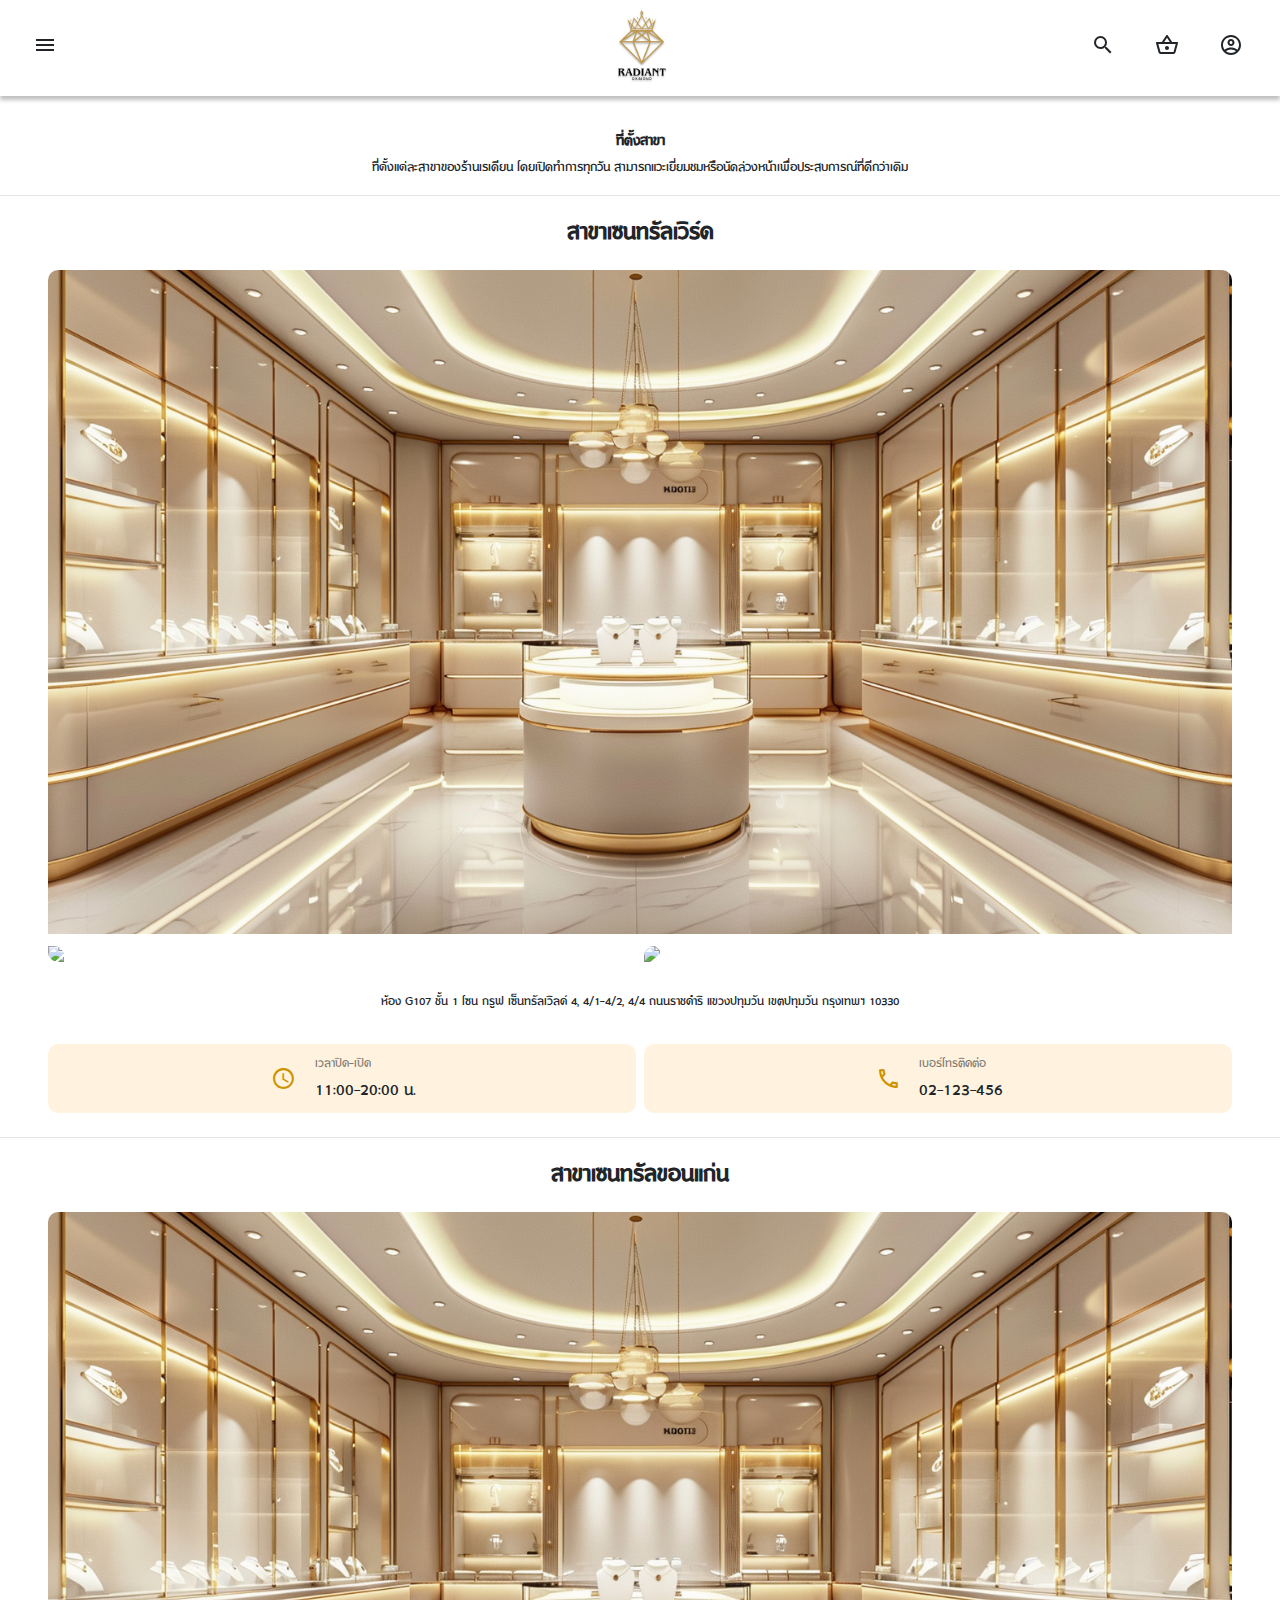
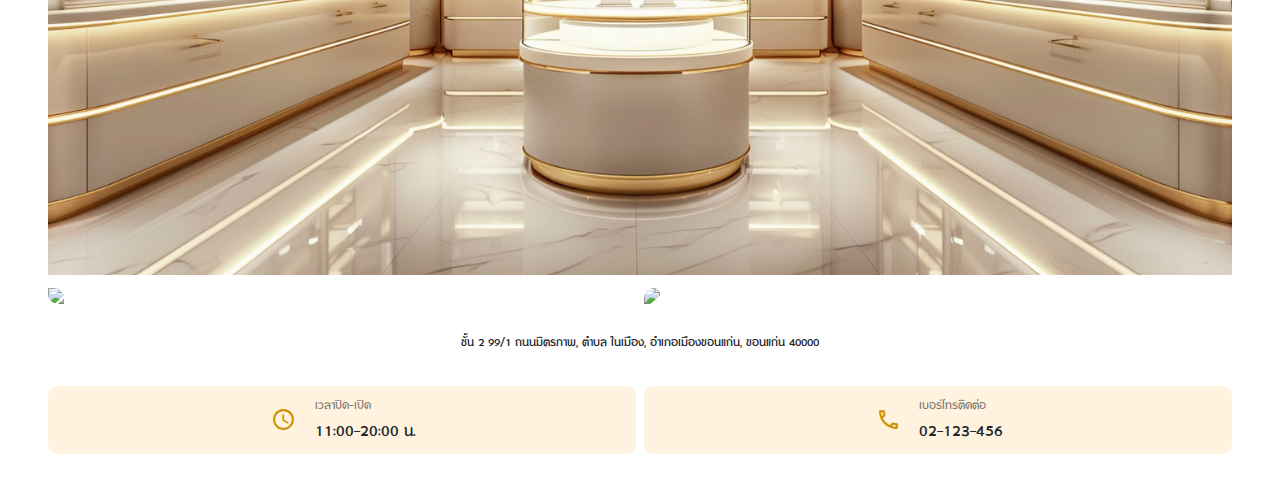
==== address.html @ 7b608b8f "add address.html" ====
<!DOCTYPE html>
<html lang="en">
  <head>
    <meta charset="UTF-8" />
    <meta name="viewport" content="width=device-width, initial-scale=1.0" />
    <title>Radiant Diamond</title>
    <!-- Bootstrap CSS CDN -->
    <link
      href="https://stackpath.bootstrapcdn.com/bootstrap/4.5.2/css/bootstrap.min.css"
      rel="stylesheet"
    />
    <!-- google icon font: fill style -->
    <link
      href="https://fonts.googleapis.com/icon?family=Material+Icons"
      rel="stylesheet"
    />
    <!-- google icon font: outlined style -->
    <link
      href="https://fonts.googleapis.com/icon?family=Material+Icons+Outlined"
      rel="stylesheet"
    />
    <link rel="stylesheet" href="./styles/address.css" />
    <link rel="stylesheet" href="./styles/navbar.css" />
    <link rel="stylesheet" href="./styles/sidebar.css" />
  </head>
  <body>
    <!-- Navbar Template -->
    <div id="navbar-template">
      <!-- Sidebar Menu -->
      <div id="overlay"></div>
      <div class="sidebar" id="modal">
        <div class="sidebar-content">
          <div class="header">
            <div class="app-title">
              <img
                src="./assets/images/radiant-daimond-logo.jpg"
                alt="Logo Radiant รูปมงกุฎบนเพชรสีทอง"
                class="app-logo"
              />
              <div class="app-name">Radiant Diamond</div>
            </div>
            <div id="closeIcon">
              <span class="material-icons-outlined"> close </span>
            </div>
          </div>
          <!-- First Level -->
          <div class="menu">
            <ul class="first-level">
              <li id="jewelry">
                <a href="#">
                  จิวเวลรี่
                  <hr class="menu-divider" />
                </a>
              </li>
              <li id="wedding">
                <a href="#"
                  >แต่งงาน
                  <hr class="menu-divider"
                /></a>
              </li>
              <li id="diamond">
                <a href="#"
                  >เพชร
                  <hr class="menu-divider"
                /></a>
              </li>
              <li id="gift">
                <a href="#"
                  >ของขวัญ
                  <hr class="menu-divider"
                /></a>
              </li>
              <li id="article">
                <a href="#"
                  >บทความ
                  <hr class="menu-divider"
                /></a>
              </li>
              <li id="benefits">
                <a href="#"
                  >สิทธิประโยชน์สมาชิก
                  <hr class="menu-divider"
                /></a>
              </li>
            </ul>
          </div>
          <!-- <div id="menuHeader"></div> -->
          <div class="sub-menu-section">
            <!-- <div id="secondDivider" class="verticle-divider"></div> -->
            <!-- Second Level -->
            <div id="secondLevel" class="menu-level-section">
              <div class="menu" id="jewelryMenu">
                <ul>
                  <li id="ring">
                    <a href="#"
                      >แหวน
                      <hr class="menu-divider"
                    /></a>
                  </li>
                  <li id="earring">
                    <a href="#"
                      >ต่างหู
                      <hr class="menu-divider"
                    /></a>
                  </li>
                  <li id="necklace">
                    <a href="#"
                      >สร้อยคอ
                      <hr class="menu-divider"
                    /></a>
                  </li>
                  <li id="bracelet">
                    <a href="#"
                      >สร้อยข้อมือ
                      <hr class="menu-divider"
                    /></a>
                  </li>
                </ul>
              </div>

              <div class="menu" id="weddingMenu">
                <ul>
                  <li id="weddingRing">
                    <a href="#"
                      >แหวนแต่งงาน/แหวนหมั้น
                      <hr class="menu-divider"
                    /></a>
                  </li>
                  <li id="singleDiamondRing">
                    <a href="#"
                      >แหวนเพชรเม็ดเดียว
                      <hr class="menu-divider"
                    /></a>
                  </li>
                  <li id="rowDiamondRing">
                    <a href="#"
                      >แหวนเพชรแถว
                      <hr class="menu-divider"
                    /></a>
                  </li>
                  <li id="goldRing">
                    <a href="#"
                      >แหวนทอง
                      <hr class="menu-divider"
                    /></a>
                  </li>
                </ul>
              </div>

              <div class="menu" id="giftMenu">
                <ul>
                  <li id="momDay">
                    <a href="#"
                      >วันแม่
                      <hr class="menu-divider"
                    /></a>
                  </li>
                  <li id="valentine">
                    <a href="#"
                      >วาเลนไทน์
                      <hr class="menu-divider"
                    /></a>
                  </li>
                  <li id="woman">
                    <a href="#"
                      >ผู้หญิง
                      <hr class="menu-divider"
                    /></a>
                  </li>
                  <li id="man">
                    <a href="#"
                      >ผู้ชาย
                      <hr class="menu-divider"
                    /></a>
                  </li>
                  <li id="anniversary">
                    <a href="#"
                      >วันครบรอบ
                      <hr class="menu-divider"
                    /></a>
                  </li>
                  <li id="budget">
                    <a href="#"
                      >ของขวัญตามงบประมาณ
                      <hr class="menu-divider"
                    /></a>
                  </li>
                </ul>
              </div>
            </div>
            <div id="thirdDivider" class="verticle-divider"></div>
            <!-- Third Level -->
            <div class="menu-level-section">
              <div class="menu" id="ringMenu">
                <ul>
                  <li id="minimal">
                    <a href="#"
                      >Minimal
                      <hr class="menu-divider"
                    /></a>
                  </li>
                  <li id="modern">
                    <a href="#"
                      >Modern
                      <hr class="menu-divider"
                    /></a>
                  </li>
                  <li id="prettyRing">
                    <a href="#"
                      >Pretty ring
                      <hr class="menu-divider"
                    /></a>
                  </li>
                </ul>
              </div>

              <div class="menu" id="earringMenu">
                <ul>
                  <li id="stud">
                    <a href="#"
                      >Stud ต่างหูติดหู
                      <hr class="menu-divider"
                    /></a>
                  </li>
                  <li id="long">
                    <a href="#"
                      >Long ต่างหูยาว
                      <hr class="menu-divider"
                    /></a>
                  </li>
                  <li id="hoop">
                    <a href="#"
                      >Hoop ต่างหูห่วง
                      <hr class="menu-divider"
                    /></a>
                  </li>
                </ul>
              </div>

              <div class="menu" id="weddingRingMenu">
                <ul>
                  <li id="couple">
                    <a href="#"
                      >เซ็ตคู่
                      <hr class="menu-divider"
                    /></a>
                  </li>
                  <li id="weddingWoman">
                    <a href="#"
                      >ผู้หญิง
                      <hr class="menu-divider"
                    /></a>
                  </li>
                  <li id="weddingMan">
                    <a href="#"
                      >ผู้ชาย
                      <hr class="menu-divider"
                    /></a>
                  </li>
                </ul>
              </div>
            </div>
          </div>
        </div>
      </div>
      <!-- Navigation Bar -->
      <nav class="navbar sticky-top navbar-expand-lg navbar-light bg-light">
        <!-- Website -->
        <div
          id="navbar-website"
          class="row w-100 d-flex justify-content-between align-content-stretch"
        >
          <div class="navbar-menu d-flex align-items-center">
            <i id="menu" class="material-icons navbar-icon">menu</i>
          </div>
          <div class="navbar-img-logo-container">
            <img
              class="navbar-img-logo"
              src="./assets/images/radiant-daimond-logo.jpg"
            />
          </div>
          <div class="narbar-action d-flex justify-content-end">
            <div
              class="narbar-action-container d-flex justify-content-between align-items-center"
            >
              <i class="material-icons navbar-icon">search</i>
              <i class="material-icons-outlined navbar-icon">shopping_basket</i>
              <i class="material-icons-outlined navbar-icon">
                account_circle
              </i>
            </div>
          </div>
        </div>
        <!-- phone -->
        <div
          id="navbar-mobile"
          class="w-100 row d-flex justify-content-between align-items-center pl-4"
        >
          <i id="memu-mobile" class="material-icons navbar-icon">menu</i>
          <i class="material-icons navbar-icon">search</i>
          <div>
            <img
              class="navbar-img-logo-mobile"
              src="./assets/images/radiant-daimond-logo.jpg"
            />
          </div>
          <i class="material-icons-outlined navbar-icon">shopping_basket</i>
          <i class="material-icons-outlined navbar-icon"> account_circle </i>
        </div>
      </nav>
      <!-- Navigation Selector Bar -->
      <div
        id="navbar-select-website"
        class="navbar-select w-100 justify-content-center align-items-center y-5"
      >
        <a id="navbar-jewelry" class="navbar-select-item" href="./address.html"
          >จิวเวลรี่</a
        >
        <div id="navbar-wedding" class="navbar-select-item">แต่งงาน</div>
        <div id="navbar-diamond" class="navbar-select-item">เพชร</div>
        <div id="navbar-gift" class="navbar-select-item">ของขวัญ</div>
        <div id="navbar-article" class="navbar-select-item">บทความ</div>
        <div id="navbar-benefits" class="navbar-select-item">
          สิทธิประโยชน์สมาชิก
        </div>
      </div>
    </div>
    <!-- content -->
    <div class="w-100">
      <!-- address-header -->
      <div
        id="address-header"
        class="w-100 d-flex flex-column justify-content-center align-items-center"
      >
        <div class="title">ที่ตั้งสาขา</div>
        <div class="desc text-center">
          ที่ตั้งแต่ละสาขาของร้านเรเดียน โดยเปิดทำการทุกวัน
          สามารถแวะเยี่ยมชมหรือนัดล่วงหน้าเพื่อประสบการณ์ที่ดีกว่าเดิม
        </div>
        <div class="divider-contianer w-100">
          <hr class="w-100" />
        </div>
      </div>
      <!-- address-list -->
      <div class="address-card d-flex flex-column mb-4"> 
        <div class="name pb-3 text-center">สาขาเซนทรัลเวิร์ด</div>
        <div
          class="px-5 w-100 d-flex flex-column justify-content-center align-items-center"
        >
          <img src="./assets/images/address-1.jpg" class="first-image" />
          <div
            class="w-100 row gx-5 d-flex justify-content-between align-items-center"
          >
            <div class="col pl-0 pr-1 pt-2">
              <img src="./assets/images/address-1-1.jpg" class="sub-image-1" />
            </div>
            <div class="col pl-1 pr-0 pt-2">
              <img src="./assets/images/address-1-2.jpg" class="sub-image-2" />
            </div>
          </div>
          <div class="address text-center py-4">
            ห้อง G107 ชั้น 1 โซน กรูฟ เซ็นทรัลเวิลด์ 4, 4/1-4/2, 4/4 ถนนราชดำริ
            แขวงปทุมวัน เขตปทุมวัน กรุงเทพฯ 10330
          </div>
          <div
            class="w-100 row gx-5 d-flex justify-content-between align-items-center"
          >
            <div class="col pl-0 pr-1 pt-2">
              <div
                class="info-card w-100 p-2 d-flex justify-content-center align-items-center"
              >
                <i
                  class="info-card-icon material-icons-outlined navbar-icon mr-3 d-flex justify-content-center align-items-center"
                  >schedule</i
                >
                <div>
                  <div class="time">เวลาปิด-เปิด</div>
                  <div class="time-value">11:00-20:00 น.</div>
                </div>
              </div>
            </div>
            <div
              class="col pl-1 pr-0 pt-2 d-flex flex-column justify-content-center align-items-center"
            >
              <div
                class="info-card w-100 p-2 d-flex justify-content-center align-items-center"
              >
                <i
                  class="info-card-icon material-icons-outlined navbar-icon mr-3 d-flex justify-content-center align-items-center"
                  >phone</i
                >
                <div>
                  <div class="time">เบอร์โทรติดต่อ</div>
                  <div class="time-value">02-123-456</div>
                </div>
              </div>
            </div>
          </div>
        </div>
      </div>
      <hr />
      <div class="address-card d-flex flex-column mb-4">
        <div class="name pb-3 text-center">สาขาเซนทรัลขอนแก่น</div>
        <div
          class="px-5 w-100 d-flex flex-column justify-content-center align-items-center"
        >
          <img src="./assets/images/address-1.jpg" class="first-image" />
          <div
            class="w-100 row gx-5 d-flex justify-content-between align-items-center"
          >
            <div class="col pl-0 pr-1 pt-2">
              <img src="./assets/images/address-1-1.jpg" class="sub-image-1" />
            </div>
            <div class="col pl-1 pr-0 pt-2">
              <img src="./assets/images/address-1-2.jpg" class="sub-image-2" />
            </div>
          </div>
          <div class="address text-center py-4">
            ชั้น 2 99/1 ถนนมิตรภาพ, ตำบล ในเมือง, อำเภอเมืองขอนแก่น, ขอนแก่น
            40000
          </div>
          <div
            class="w-100 row gx-5 d-flex justify-content-between align-items-center"
          >
            <div class="col pl-0 pr-1 pt-2">
              <div
                class="info-card w-100 p-2 d-flex justify-content-center align-items-center"
              >
                <i
                  class="info-card-icon material-icons-outlined navbar-icon mr-3 d-flex justify-content-center align-items-center"
                  >schedule</i
                >
                <div>
                  <div class="time">เวลาปิด-เปิด</div>
                  <div class="time-value">11:00-20:00 น.</div>
                </div>
              </div>
            </div>
            <div
              class="col pl-1 pr-0 pt-2 d-flex flex-column justify-content-center align-items-center"
            >
              <div
                class="info-card w-100 p-2 d-flex justify-content-center align-items-center"
              >
                <i
                  class="info-card-icon material-icons-outlined navbar-icon mr-3 d-flex justify-content-center align-items-center"
                  >phone</i
                >
                <div>
                  <div class="time">เบอร์โทรติดต่อ</div>
                  <div class="time-value">02-123-456</div>
                </div>
              </div>
            </div>
          </div>
        </div>
      </div>
    </div>
    <script src="./scripts/sidebar.js"></script>
  </body>
</html>
---- styles/address.css ----
#address-header {
    padding-top: 32px;
}
.address-card .first-image {
    width: 100%;
    border-top-left-radius: 10px;
    border-top-right-radius: 10px;
}
.address-card .sub-image-1 {
    width: 100%;
    border-top-right-radius: 10px;
    border-bottom-left-radius: 10px;
}
.address-card .sub-image-2 {
    width: 100%;
    border-top-left-radius: 10px;
    border-bottom-right-radius: 10px;
}
.address-card .info-card {
    border-radius: 10px;
    background-color: #fff3e0;
}
.address-card .info-card-icon {
    color: #CE9300;
}
@media only screen and (min-width: 375px) {
    #address-header .divider-contianer {
        padding: 0;
    }
    #address-header .title {
        font-size: 15px;
        font-weight: 700;
    }
    #address-header .desc {
        font-size: 13px;
        font-weight: 500;
        padding: 0 30px 0 30px;
    }
    .address-card .name {
        font-size: 15px;
        font-weight: 700;
    }
    .address-card .address {
        font-size: 13px;
        font-weight: 400;
    }
    .address-card .time {
        font-size: 13px;
        font-weight: 400;
        color: #00000080;
    }
    .address-card .time-value {
        font-size: 13px;
        font-weight: 400;
    }
    .address-card .info-card-icon {
        font-size: 20px;
    }
}
@media only screen and (min-width: 700px) {
    #address-header .title {
        font-size: 18px;
        font-weight: 700;
    }
    #address-header .desc {
        font-size: 16px;
        font-weight: 500;
    }
    .address-card .name {
        font-size: 28px;
        font-weight: 700;
    }
    .address-card .address {
        font-size: 15px;
        font-weight: 400;
    }
    .address-card .time {
        font-size: 15px;
        font-weight: 400;
        color: #00000080;
    }
    .address-card .time-value {
        font-size: 20px;
        font-weight: 400;
    }
    .address-card .info-card-icon {
        font-size: 25px;
    }
}
@media only screen and (min-width: 1400px) {
    #address-header .divider-contianer {
        padding: 0 60px 0 60px;
    }
    #address-header .title {
        font-size: 32px;
        font-weight: 800;
    }
    #address-header .desc {
        font-size: 20px;
        font-weight: 500;
    }
}
---- styles/navbar.css ----
* {
    padding: 0;
}
@font-face {
    font-family: DBLimx;
    src: url(../assets/fonts/DBLimX/DB\ Lim\ X\ v3.2.ttf);
}
body {
    font-family: "DBLimX", sans-serif;
}
#navbar-select-website {
    display: flex;
}
.navbar {
    background-color: white !important;
    box-shadow: 0px 4px 4px 0px #00000040;
}
.navbar-img-logo-container {
    height: 100%;
    display: flex;
    justify-content: center;
    align-items: center;
}
.navbar-img-logo {
    width: 105px;
    height: 105px;
}
.navbar-icon {
    width: 30px;
    height: 30px;
}
.navbar-select {
    min-height: 70px;
    background-color: #fff3e0;
    border-bottom: 1px solid #00000040;
}
.navbar-select-item {
    min-height: 70px;
    cursor: pointer;
    padding: 24px;
    transition: background-color 0.3s;
    font-size: 24px;
    font-weight: 500;
}
.navbar-select-item:hover {
    background-color: #ffdeaa;
    padding: 24px;
    border-bottom: 1px solid #00000040;
}
@media only screen and (min-width: 375px) {
    #navbar-select-website {
        display: none;
    }
    #navbar-website {
        display: none !important;
    }
    .navbar-img-logo-mobile {
        width: 80px;
        height: 80px;
    }
}
@media only screen and (min-width: 700px) {
    #navbar-select-website {
        display: none !important;
    }
    #navbar-mobile {
        display: none !important;
    }
    #navbar-website {
        display: flex !important;
    }
    .navbar-menu {
        margin-left: 32px;
        width: 30%;
    }
    #menu {
        cursor: pointer;
    }
    .navbar-img-logo-container {
        padding-left: 0;
        width: 30%;
    }
    .navbar-img-logo {
        width: 80px;
        height: 80px;
    }
    .narbar-action {
        width: 30%;
        height: 80px;
        cursor: pointer;
    }
    .narbar-action-container {
        gap: 34px;
    }
    .navbar-icon {
        width: 30px;
        height: 30px;
    }
}
@media only screen and (min-width: 1400px) {
    .navbar {
        background-color: white !important;
    }
    #navbar-select-website {
        display: flex !important;
    }
    #navbar-mobile {
        display: none !important;
    }
    #navbar-website {
        display: flex !important;
    }
    .navbar-menu {
        display: none !important;
    }
    .navbar-img-logo-container {
        width: auto;
        padding-left: 70px;
    }
}
---- styles/sidebar.css ----
/* Fullpage Modal Hidden by Default */
.sidebar {
    position: fixed;
    top: 0;
    left: -100%;
    width: 100%;
    height: 100%;
    transition: left 0.5s ease; /* Slide effect */
    z-index: 1022;
}

.sidebar.active {
    left: 0;
}

.sidebar-content {
    position: absolute;
    top: 0;
    left: 0;
    width: 100%;
    height: 100%;
    background-color: #fff3e0;
    /* padding: 20px; */
}

.header {
    height: 50px;
    display: flex;
    flex-direction: row;
    justify-content: space-between;
    align-items: center;
    padding: 20px;
    background-color: #deb97e;
}

.app-title {
    display: flex;
    flex-direction: row;
    align-items: center;
    gap: 8px;
}

.app-logo {
    width: 10%;
    border-radius: 4px;
}

.app-name {
    font-size: 20px;
    font-weight: bold;
    color: #a5721e;
}

#closeIcon {
    display: flex;
    flex-direction: row;
    justify-content: center;
    align-items: center;
    width: 40px;
    height: 40px;
    border-radius: 20px;
    cursor: pointer;
    transition: background-color 0.5s ease;
}

#closeIcon:hover {
    background-color: #deb97e;
}

.sub-menu-section {
    display: flex;
    flex-direction: row;
    padding: 20px 20px 0 20px;
}

/* Popup Menu List */
.menu ul {
    list-style-type: none;
    padding: 10px;
}

.menu ul li {
    width: 500px;
}

/* First-level and Second-level Links */
.menu ul li a {
    width: max-content;
    text-decoration: none;
    color: #333;
    display: block;
    padding: 5px 15px;
    font-weight: bold;
    transition: background-color 0.3s ease;
    transition: color 0.5s ease;
}

.menu ul li a:hover {
    color: #a5721e;
    .menu-divider {
        width: 100%;
    }
}

.menu ul li a.active {
    color: #a5721e;
    font-weight: bold;
    .menu-divider {
        width: 100%;
    }
}

/* Second-level submenu (hidden by default) */
.submenu {
    display: none;
    margin-left: 20px;
}

.menu ul li:hover .submenu {
    display: block;
}

.menu-divider {
    width: 0px;
    transition: width 0.5s ease;
}

.menu-level-section {
    width: 49%;
}

.first-level {
    display: flex;
    flex-direction: row;
    overflow-y: auto;
    background-color: #deb97e;
}

#menuHeader {
    font-size: 24px;
    font-weight: bold;
    margin: 20px 0 32px 0;
    color: #9b7434;
    padding: 0 20px 0 20px;
}

#secondLevel {
    font-size: large;
}

.verticle-divider {
    height: 0px;
    width: 1px;
    background-color: #c0882e;
    transition: height 1s ease;
}

.verticle-divider.active {
    height: auto;
}

#jewelryMenu {
    display: none;
}

#jewelryMenu.active {
    display: block;
}

#weddingMenu {
    display: none;
}

#weddingMenu.active {
    display: block;
}

#giftMenu {
    display: none;
}

#giftMenu.active {
    display: block;
}

#ringMenu {
    display: none;
}

#ringMenu.active {
    display: block;
}

#earringMenu {
    display: none;
}

#earringMenu.active {
    display: block;
}

#weddingRingMenu {
    display: none;
}

#weddingRingMenu.active {
    display: block;
}
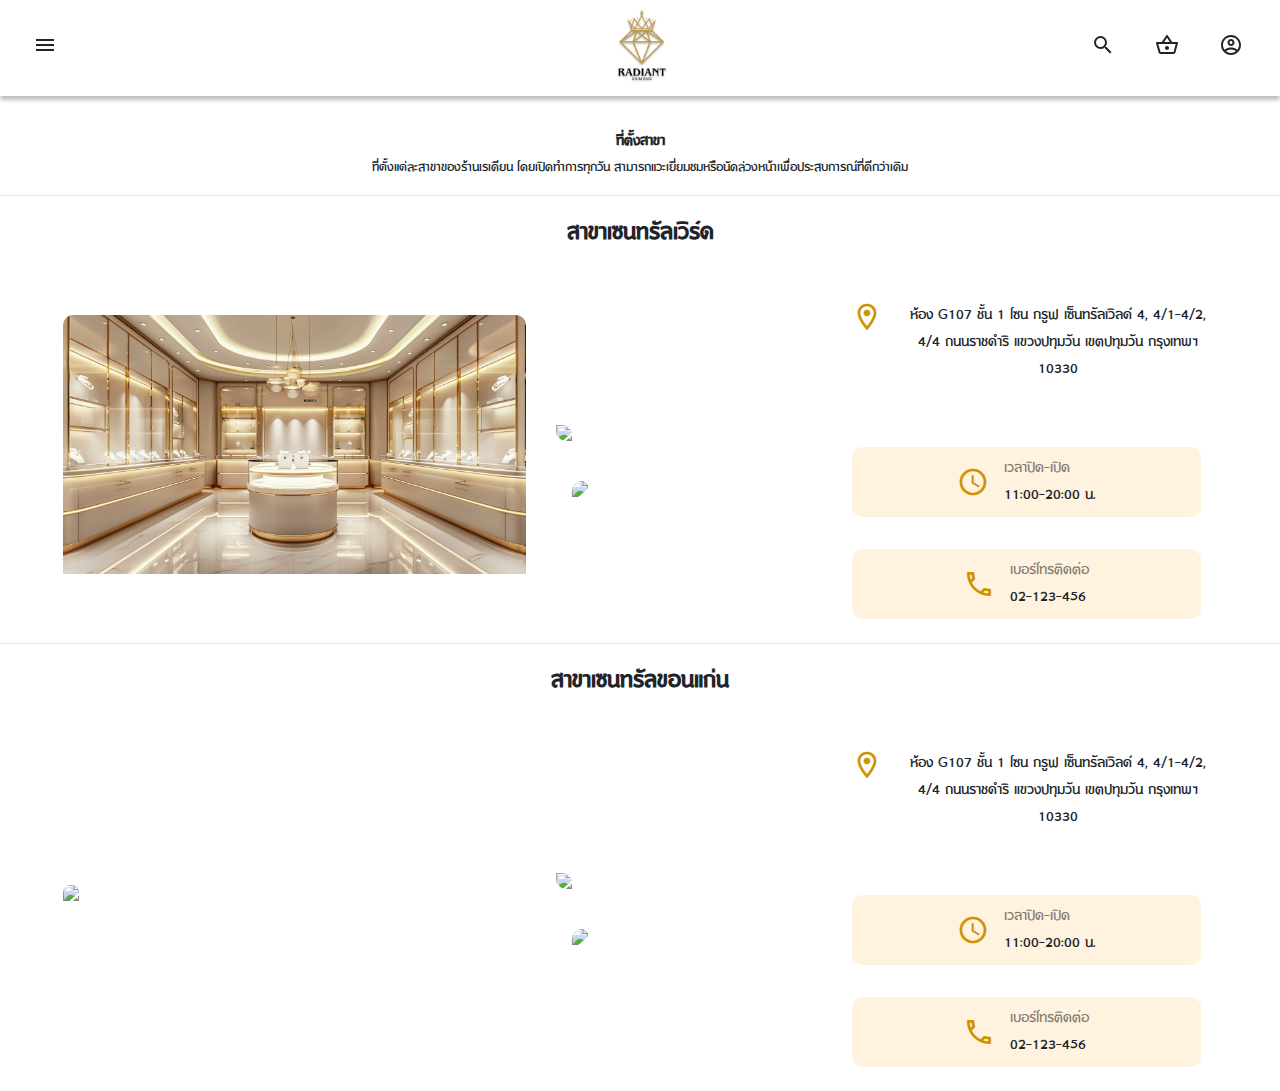
==== commit e40a512e: "manage address website view" ====
--- a/address.html
+++ b/address.html
@@ -342,56 +342,68 @@
         </div>
       </div>
       <!-- address-list -->
-      <div class="address-card d-flex flex-column mb-4"> 
-        <div class="name pb-3 text-center">สาขาเซนทรัลเวิร์ด</div>
-        <div
-          class="px-5 w-100 d-flex flex-column justify-content-center align-items-center"
-        >
-          <img src="./assets/images/address-1.jpg" class="first-image" />
-          <div
-            class="w-100 row gx-5 d-flex justify-content-between align-items-center"
-          >
-            <div class="col pl-0 pr-1 pt-2">
-              <img src="./assets/images/address-1-1.jpg" class="sub-image-1" />
-            </div>
-            <div class="col pl-1 pr-0 pt-2">
-              <img src="./assets/images/address-1-2.jpg" class="sub-image-2" />
-            </div>
-          </div>
-          <div class="address text-center py-4">
-            ห้อง G107 ชั้น 1 โซน กรูฟ เซ็นทรัลเวิลด์ 4, 4/1-4/2, 4/4 ถนนราชดำริ
-            แขวงปทุมวัน เขตปทุมวัน กรุงเทพฯ 10330
-          </div>
-          <div
-            class="w-100 row gx-5 d-flex justify-content-between align-items-center"
-          >
-            <div class="col pl-0 pr-1 pt-2">
+      <div class="address-card d-flex flex-column mb-4">
+        <div class="name pb-3">สาขาเซนทรัลเวิร์ด</div>
+        <div class="px-5 w-100 row ml-0 mr-0 justify-content-start align-items-center">
+          <div class="col-sm-12 col-xl-5">
+            <img src="./assets/images/address-1.jpg" class="first-image" />
+          </div>
+          <div class="col-sm-12 col-xl-3">
+            <div
+              class="w-100 row ml-0 mr-0 row-wrap gx-5 d-flex justify-content-between align-items-center"
+            >
+              <div class="sub-image-container-1 col-6 col-md-6 col-xl-12">
+                <img
+                  src="./assets/images/address-1-1.jpg"
+                  class="sub-image-1"
+                />
+              </div>
+              <div class="sub-image-container-2 col-6 col-md-6 col-xl-12">
+                <img
+                  src="./assets/images/address-1-2.jpg"
+                  class="sub-image-2"
+                />
+              </div>
+            </div>
+          </div>
+
+          <div class="col-12 col-xl-4">
+            <div class="address">
+              <i class="material-icons-outlined navbar-icon info-card-icon mr-3 d-flex justify-content-center align-items-center">location_on</i>
+              ห้อง G107 ชั้น 1 โซน กรูฟ เซ็นทรัลเวิลด์ 4, 4/1-4/2, 4/4
+              ถนนราชดำริ แขวงปทุมวัน เขตปทุมวัน กรุงเทพฯ 10330
+            </div>
+            <div
+              class="w-100 row ml-0 mr-0 gx-5"
+            >
+              <div class="col-6 col-xl-12 sub-image-container-1">
+                <div
+                  class="info-card w-100 p-2 d-flex align-items-center"
+                >
+                  <i
+                    class="info-card-icon material-icons-outlined navbar-icon mr-3 d-flex justify-content-center align-items-center"
+                    >schedule</i
+                  >
+                  <div>
+                    <div class="time">เวลาปิด-เปิด</div>
+                    <div class="time-value">11:00-20:00 น.</div>
+                  </div>
+                </div>
+              </div>
               <div
-                class="info-card w-100 p-2 d-flex justify-content-center align-items-center"
+                class="col-6 col-xl-12 sub-image-container-1"
               >
-                <i
-                  class="info-card-icon material-icons-outlined navbar-icon mr-3 d-flex justify-content-center align-items-center"
-                  >schedule</i
+                <div
+                  class="info-card w-100 p-2 d-flex justify-content-center align-items-center"
                 >
-                <div>
-                  <div class="time">เวลาปิด-เปิด</div>
-                  <div class="time-value">11:00-20:00 น.</div>
-                </div>
-              </div>
-            </div>
-            <div
-              class="col pl-1 pr-0 pt-2 d-flex flex-column justify-content-center align-items-center"
-            >
-              <div
-                class="info-card w-100 p-2 d-flex justify-content-center align-items-center"
-              >
-                <i
-                  class="info-card-icon material-icons-outlined navbar-icon mr-3 d-flex justify-content-center align-items-center"
-                  >phone</i
-                >
-                <div>
-                  <div class="time">เบอร์โทรติดต่อ</div>
-                  <div class="time-value">02-123-456</div>
+                  <i
+                    class="info-card-icon material-icons-outlined navbar-icon mr-3 d-flex justify-content-center align-items-center"
+                    >phone</i
+                  >
+                  <div>
+                    <div class="time">เบอร์โทรติดต่อ</div>
+                    <div class="time-value">02-123-456</div>
+                  </div>
                 </div>
               </div>
             </div>
@@ -400,55 +412,67 @@
       </div>
       <hr />
       <div class="address-card d-flex flex-column mb-4">
-        <div class="name pb-3 text-center">สาขาเซนทรัลขอนแก่น</div>
-        <div
-          class="px-5 w-100 d-flex flex-column justify-content-center align-items-center"
-        >
-          <img src="./assets/images/address-1.jpg" class="first-image" />
-          <div
-            class="w-100 row gx-5 d-flex justify-content-between align-items-center"
-          >
-            <div class="col pl-0 pr-1 pt-2">
-              <img src="./assets/images/address-1-1.jpg" class="sub-image-1" />
-            </div>
-            <div class="col pl-1 pr-0 pt-2">
-              <img src="./assets/images/address-1-2.jpg" class="sub-image-2" />
-            </div>
-          </div>
-          <div class="address text-center py-4">
-            ชั้น 2 99/1 ถนนมิตรภาพ, ตำบล ในเมือง, อำเภอเมืองขอนแก่น, ขอนแก่น
-            40000
-          </div>
-          <div
-            class="w-100 row gx-5 d-flex justify-content-between align-items-center"
-          >
-            <div class="col pl-0 pr-1 pt-2">
+        <div class="name pb-3">สาขาเซนทรัลขอนแก่น</div>
+        <div class="px-5 w-100 row ml-0 mr-0 justify-content-start align-items-center">
+          <div class="col-sm-12 col-xl-5">
+            <img src="./assets/images/address-2.jpg" class="first-image" />
+          </div>
+          <div class="col-sm-12 col-xl-3">
+            <div
+              class="w-100 row ml-0 mr-0 row-wrap gx-5 d-flex justify-content-between align-items-center"
+            >
+              <div class="sub-image-container-1 col-6 col-md-6 col-xl-12">
+                <img
+                  src="./assets/images/address-2-1.jpg"
+                  class="sub-image-1"
+                />
+              </div>
+              <div class="sub-image-container-2 col-6 col-md-6 col-xl-12">
+                <img
+                  src="./assets/images/address-2-2.jpg"
+                  class="sub-image-2"
+                />
+              </div>
+            </div>
+          </div>
+
+          <div class="col-12 col-xl-4">
+            <div class="address">
+              <i class="material-icons-outlined navbar-icon info-card-icon mr-3 d-flex justify-content-center align-items-center">location_on</i>
+              ห้อง G107 ชั้น 1 โซน กรูฟ เซ็นทรัลเวิลด์ 4, 4/1-4/2, 4/4
+              ถนนราชดำริ แขวงปทุมวัน เขตปทุมวัน กรุงเทพฯ 10330
+            </div>
+            <div
+              class="w-100 row ml-0 mr-0 gx-5"
+            >
+              <div class="col-6 col-xl-12 sub-image-container-1">
+                <div
+                  class="info-card w-100 p-2 d-flex align-items-center"
+                >
+                  <i
+                    class="info-card-icon material-icons-outlined navbar-icon mr-3 d-flex justify-content-center align-items-center"
+                    >schedule</i
+                  >
+                  <div>
+                    <div class="time">เวลาปิด-เปิด</div>
+                    <div class="time-value">11:00-20:00 น.</div>
+                  </div>
+                </div>
+              </div>
               <div
-                class="info-card w-100 p-2 d-flex justify-content-center align-items-center"
+                class="col-6 col-xl-12 sub-image-container-1"
               >
-                <i
-                  class="info-card-icon material-icons-outlined navbar-icon mr-3 d-flex justify-content-center align-items-center"
-                  >schedule</i
+                <div
+                  class="info-card w-100 p-2 d-flex justify-content-center align-items-center"
                 >
-                <div>
-                  <div class="time">เวลาปิด-เปิด</div>
-                  <div class="time-value">11:00-20:00 น.</div>
-                </div>
-              </div>
-            </div>
-            <div
-              class="col pl-1 pr-0 pt-2 d-flex flex-column justify-content-center align-items-center"
-            >
-              <div
-                class="info-card w-100 p-2 d-flex justify-content-center align-items-center"
-              >
-                <i
-                  class="info-card-icon material-icons-outlined navbar-icon mr-3 d-flex justify-content-center align-items-center"
-                  >phone</i
-                >
-                <div>
-                  <div class="time">เบอร์โทรติดต่อ</div>
-                  <div class="time-value">02-123-456</div>
+                  <i
+                    class="info-card-icon material-icons-outlined navbar-icon mr-3 d-flex justify-content-center align-items-center"
+                    >phone</i
+                  >
+                  <div>
+                    <div class="time">เบอร์โทรติดต่อ</div>
+                    <div class="time-value">02-123-456</div>
+                  </div>
                 </div>
               </div>
             </div>
--- a/styles/address.css
+++ b/styles/address.css
@@ -17,11 +17,20 @@
     border-bottom-right-radius: 10px;
 }
 .address-card .info-card {
+    justify-content: center;
     border-radius: 10px;
     background-color: #fff3e0;
 }
 .address-card .info-card-icon {
     color: #CE9300;
+}
+.address-card .address {
+    display: flex;
+    text-align: center;
+    padding: 2rem 0 2rem 0;
+}
+.address-card .name {
+   text-align: center;
 }
 @media only screen and (min-width: 375px) {
     #address-header .divider-contianer {
@@ -56,6 +65,12 @@
     .address-card .info-card-icon {
         font-size: 20px;
     }
+    .address-card .sub-image-container-1 {
+        padding: 1rem .5rem 0 0;
+    }
+    .address-card .sub-image-container-2 {
+        padding: 1rem 0 0 .5rem;
+    }
 }
 @media only screen and (min-width: 700px) {
     #address-header .title {
@@ -71,20 +86,26 @@
         font-weight: 700;
     }
     .address-card .address {
-        font-size: 15px;
+        font-size: 18px;
         font-weight: 400;
     }
     .address-card .time {
-        font-size: 15px;
+        font-size: 18px;
         font-weight: 400;
         color: #00000080;
     }
     .address-card .time-value {
-        font-size: 20px;
+        font-size: 18px;
         font-weight: 400;
     }
     .address-card .info-card-icon {
-        font-size: 25px;
+        font-size: 32px;
+    }
+    .address-card .sub-image-container-1 {
+        padding: 2rem 1rem 0 0;
+    }
+    .address-card .sub-image-container-2 {
+        padding: 2rem 0 0 1rem;
     }
 }
 @media only screen and (min-width: 1400px) {
@@ -99,4 +120,50 @@
         font-size: 20px;
         font-weight: 500;
     }
+    .address-card .sub-image-container-1 {
+        padding: 0;
+        padding-bottom: .5rem;
+    }
+    .address-card .sub-image-container-2 {
+        padding: 0;
+        padding-top: .5rem;
+    }
+    .sub-image-1 {
+        max-height: 200px;
+    }
+    .sub-image-2 {
+        max-height: 200px;
+    }
+    .address-card .address {
+        font-size: 22px;
+        font-weight: 400;
+    }
+    .address-card .time {
+        font-size: 22px;
+        font-weight: 400;
+        color: #00000080;
+    }
+    .address-card .time-value {
+        font-size: 22px;
+        font-weight: 400;
+    }
+    .address-card .info-card-icon {
+        font-size: 32px;
+    }
+    .address-card .info-card {
+        justify-content: start !important;
+        background-color: transparent !important;
+    }
+    .address-card .address {
+        text-align: start;
+        padding: 0 0 0 8px;
+    }
+    .address-card .first-image {
+        width: 100%;
+        border-radius: 10px 0 0 10px;
+    }
+    .address-card .name {
+        text-align: start;
+        padding-left: 63px;
+     }
 }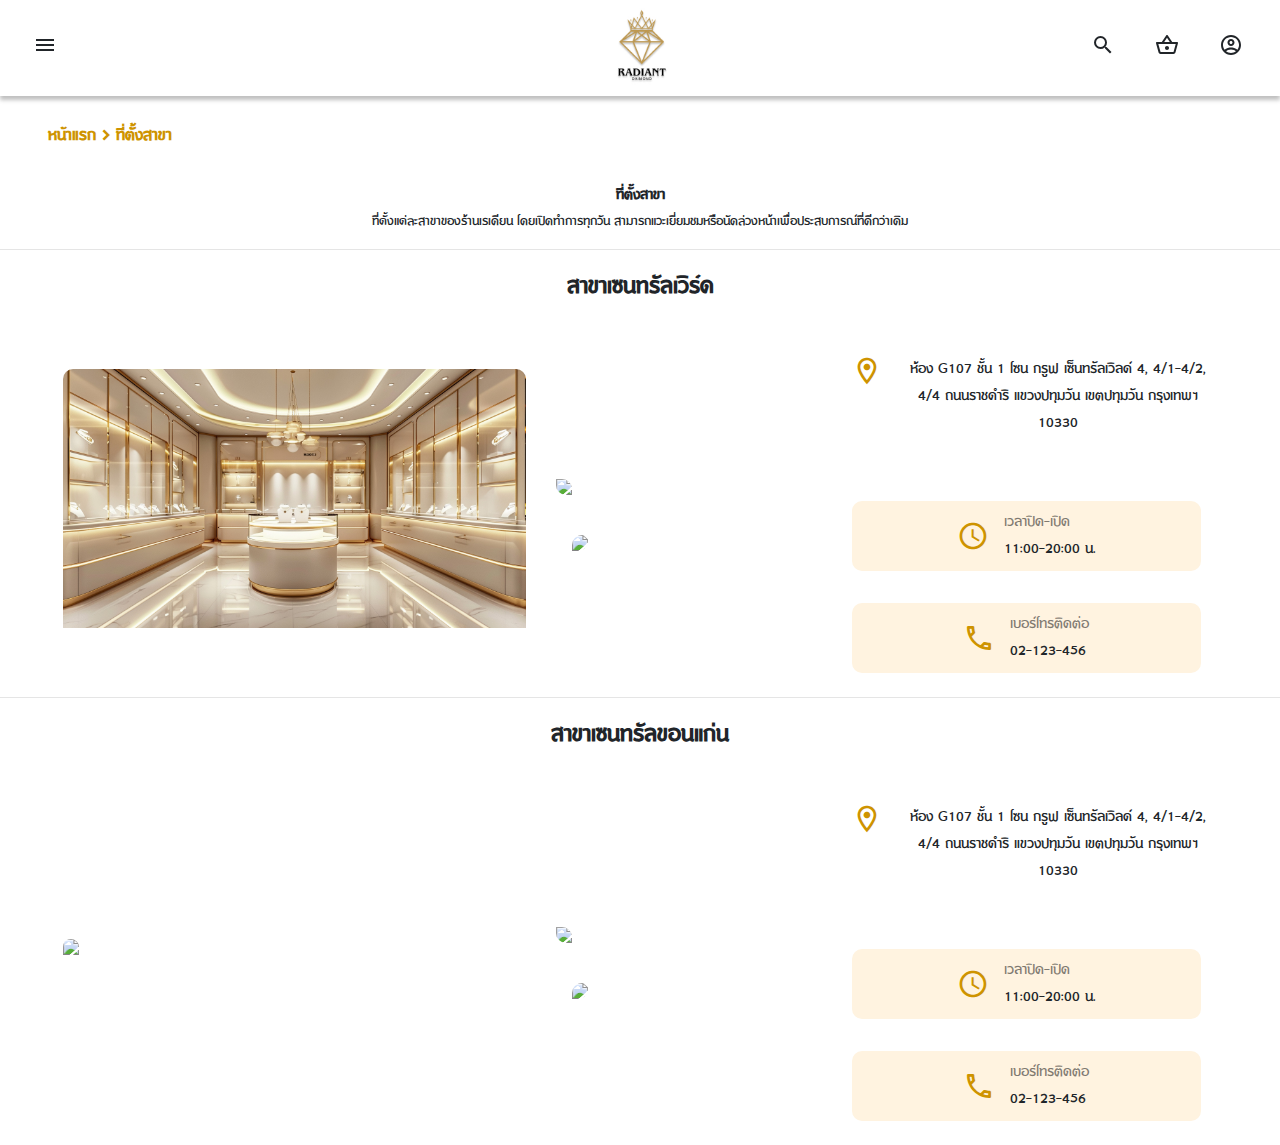
==== commit 0e75dcd4: "add navigation path" ====
--- a/address.html
+++ b/address.html
@@ -31,14 +31,14 @@
       <div class="sidebar" id="modal">
         <div class="sidebar-content">
           <div class="header">
-            <div class="app-title">
+            <a class="app-title" href="index.html">
               <img
                 src="./assets/images/radiant-daimond-logo.jpg"
                 alt="Logo Radiant รูปมงกุฎบนเพชรสีทอง"
                 class="app-logo"
               />
               <div class="app-name">Radiant Diamond</div>
-            </div>
+            </a>
             <div id="closeIcon">
               <span class="material-icons-outlined"> close </span>
             </div>
@@ -71,7 +71,7 @@
                 /></a>
               </li>
               <li id="article">
-                <a href="#"
+                <a href="article.html"
                   >บทความ
                   <hr class="menu-divider"
                 /></a>
@@ -316,14 +316,22 @@
         <a id="navbar-jewelry" class="navbar-select-item" href="./address.html"
           >จิวเวลรี่</a
         >
-        <div id="navbar-wedding" class="navbar-select-item">แต่งงาน</div>
-        <div id="navbar-diamond" class="navbar-select-item">เพชร</div>
-        <div id="navbar-gift" class="navbar-select-item">ของขวัญ</div>
-        <div id="navbar-article" class="navbar-select-item">บทความ</div>
-        <div id="navbar-benefits" class="navbar-select-item">
+        <a id="navbar-wedding" class="navbar-select-item">แต่งงาน</a>
+        <a id="navbar-diamond" class="navbar-select-item">เพชร</a>
+        <a id="navbar-gift" class="navbar-select-item">ของขวัญ</a>
+        <a id="navbar-article" class="navbar-select-item" href="./article.html"
+          >บทความ</a
+        >
+        <a id="navbar-benefits" class="navbar-select-item">
           สิทธิประโยชน์สมาชิก
-        </div>
+        </a>
       </div>
+    </div>
+    <!-- Navigation Path -->
+    <div class="row ml-0 mr-0 pl-5 pt-4 row-wrap align-items-center">
+      <a class="navigation-path-title" href="index.html">หน้าแรก</a>
+      <i class="navigation-path-title material-icons">chevron_right</i>
+      <a class="navigation-path-title" href="address.html">ที่ตั้งสาขา</a>
     </div>
     <!-- content -->
     <div class="w-100">
@@ -344,7 +352,9 @@
       <!-- address-list -->
       <div class="address-card d-flex flex-column mb-4">
         <div class="name pb-3">สาขาเซนทรัลเวิร์ด</div>
-        <div class="px-5 w-100 row ml-0 mr-0 justify-content-start align-items-center">
+        <div
+          class="px-5 w-100 row ml-0 mr-0 justify-content-start align-items-center"
+        >
           <div class="col-sm-12 col-xl-5">
             <img src="./assets/images/address-1.jpg" class="first-image" />
           </div>
@@ -369,17 +379,16 @@
 
           <div class="col-12 col-xl-4">
             <div class="address">
-              <i class="material-icons-outlined navbar-icon info-card-icon mr-3 d-flex justify-content-center align-items-center">location_on</i>
+              <i
+                class="material-icons-outlined navbar-icon info-card-icon mr-3 d-flex justify-content-center align-items-center"
+                >location_on</i
+              >
               ห้อง G107 ชั้น 1 โซน กรูฟ เซ็นทรัลเวิลด์ 4, 4/1-4/2, 4/4
               ถนนราชดำริ แขวงปทุมวัน เขตปทุมวัน กรุงเทพฯ 10330
             </div>
-            <div
-              class="w-100 row ml-0 mr-0 gx-5"
-            >
+            <div class="w-100 row ml-0 mr-0 gx-5">
               <div class="col-6 col-xl-12 sub-image-container-1">
-                <div
-                  class="info-card w-100 p-2 d-flex align-items-center"
-                >
+                <div class="info-card w-100 p-2 d-flex align-items-center">
                   <i
                     class="info-card-icon material-icons-outlined navbar-icon mr-3 d-flex justify-content-center align-items-center"
                     >schedule</i
@@ -390,9 +399,7 @@
                   </div>
                 </div>
               </div>
-              <div
-                class="col-6 col-xl-12 sub-image-container-1"
-              >
+              <div class="col-6 col-xl-12 sub-image-container-1">
                 <div
                   class="info-card w-100 p-2 d-flex justify-content-center align-items-center"
                 >
@@ -413,7 +420,9 @@
       <hr />
       <div class="address-card d-flex flex-column mb-4">
         <div class="name pb-3">สาขาเซนทรัลขอนแก่น</div>
-        <div class="px-5 w-100 row ml-0 mr-0 justify-content-start align-items-center">
+        <div
+          class="px-5 w-100 row ml-0 mr-0 justify-content-start align-items-center"
+        >
           <div class="col-sm-12 col-xl-5">
             <img src="./assets/images/address-2.jpg" class="first-image" />
           </div>
@@ -438,17 +447,16 @@
 
           <div class="col-12 col-xl-4">
             <div class="address">
-              <i class="material-icons-outlined navbar-icon info-card-icon mr-3 d-flex justify-content-center align-items-center">location_on</i>
+              <i
+                class="material-icons-outlined navbar-icon info-card-icon mr-3 d-flex justify-content-center align-items-center"
+                >location_on</i
+              >
               ห้อง G107 ชั้น 1 โซน กรูฟ เซ็นทรัลเวิลด์ 4, 4/1-4/2, 4/4
               ถนนราชดำริ แขวงปทุมวัน เขตปทุมวัน กรุงเทพฯ 10330
             </div>
-            <div
-              class="w-100 row ml-0 mr-0 gx-5"
-            >
+            <div class="w-100 row ml-0 mr-0 gx-5">
               <div class="col-6 col-xl-12 sub-image-container-1">
-                <div
-                  class="info-card w-100 p-2 d-flex align-items-center"
-                >
+                <div class="info-card w-100 p-2 d-flex align-items-center">
                   <i
                     class="info-card-icon material-icons-outlined navbar-icon mr-3 d-flex justify-content-center align-items-center"
                     >schedule</i
@@ -459,9 +467,7 @@
                   </div>
                 </div>
               </div>
-              <div
-                class="col-6 col-xl-12 sub-image-container-1"
-              >
+              <div class="col-6 col-xl-12 sub-image-container-1">
                 <div
                   class="info-card w-100 p-2 d-flex justify-content-center align-items-center"
                 >
--- a/styles/navbar.css
+++ b/styles/navbar.css
@@ -41,11 +41,17 @@
     transition: background-color 0.3s;
     font-size: 24px;
     font-weight: 500;
+    color: #000;
 }
 .navbar-select-item:hover {
     background-color: #ffdeaa;
     padding: 24px;
     border-bottom: 1px solid #00000040;
+}
+.navigation-path-title {
+    font-size: 20px;
+    font-weight: bold;
+    color: #CE9300;
 }
 @media only screen and (min-width: 375px) {
     #navbar-select-website {
